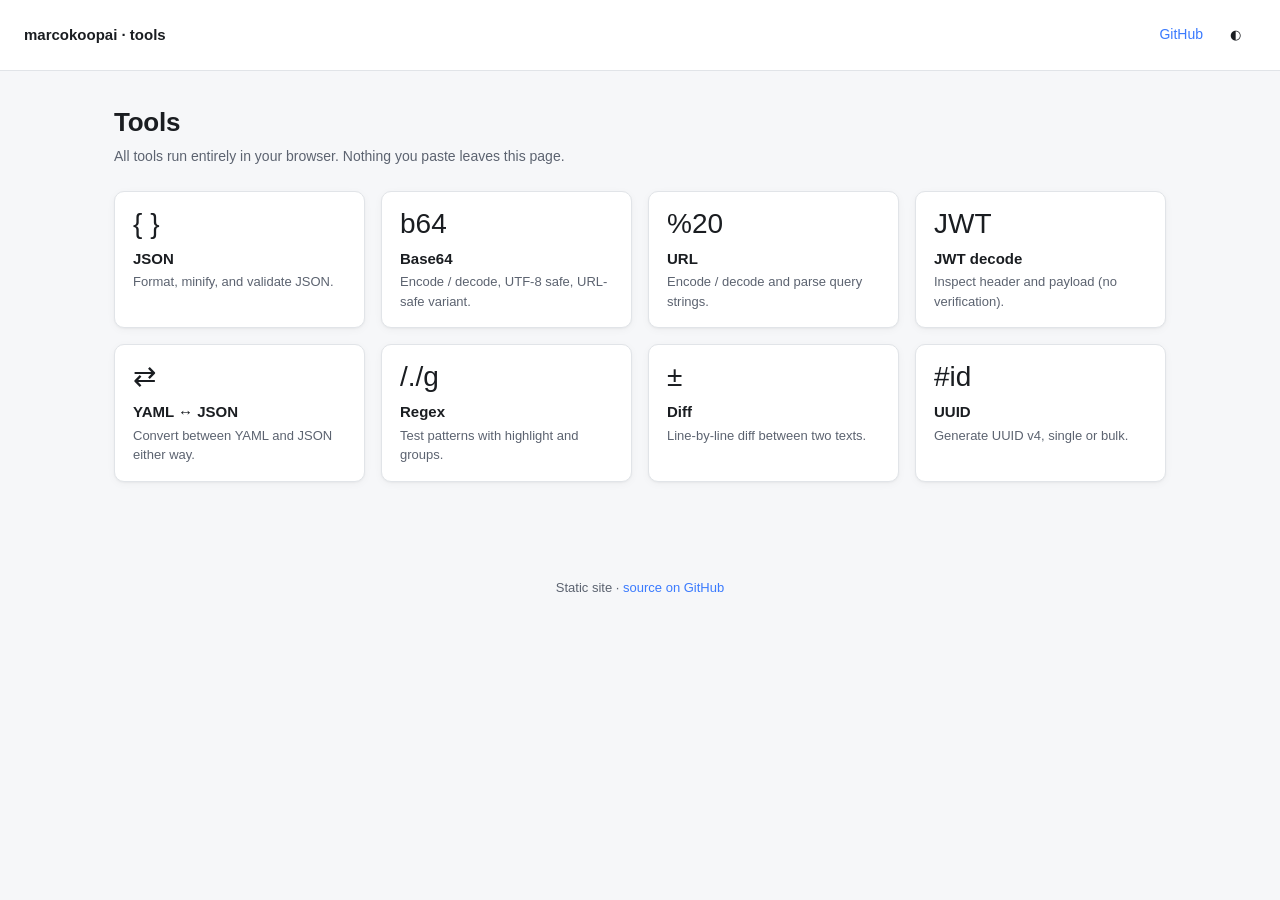
==== index.html @ 451818c7 "Initial site: 8 browser-side developer tools Static GitHub Pages scaffold serving eight client-side " ====
<!doctype html>
<html lang="en">
<head>
<meta charset="utf-8">
<meta name="viewport" content="width=device-width, initial-scale=1">
<title>marcokoopai · tools</title>
<meta name="description" content="Personal collection of browser-side web tools. No tracking, no servers.">
<script src="/assets/js/theme.js"></script>
<link rel="stylesheet" href="/assets/css/base.css">
</head>
<body>
<header class="site-header">
  <a class="brand" href="/">marcokoopai · tools</a>
  <nav class="nav">
    <a href="https://github.com/marcokoopai/marcokoopai.github.io" target="_blank" rel="noopener">GitHub</a>
    <button class="btn ghost" type="button" onclick="toggleTheme()" aria-label="Toggle theme" title="Toggle theme">◐</button>
  </nav>
</header>

<main class="container">
  <h1>Tools</h1>
  <p class="subtitle">All tools run entirely in your browser. Nothing you paste leaves this page.</p>

  <div class="tool-grid">
    <a class="tool-card" href="/tools/json/">
      <div class="icon">{ }</div>
      <div class="name">JSON</div>
      <div class="desc">Format, minify, and validate JSON.</div>
    </a>
    <a class="tool-card" href="/tools/base64/">
      <div class="icon">b64</div>
      <div class="name">Base64</div>
      <div class="desc">Encode / decode, UTF-8 safe, URL-safe variant.</div>
    </a>
    <a class="tool-card" href="/tools/url-encode/">
      <div class="icon">%20</div>
      <div class="name">URL</div>
      <div class="desc">Encode / decode and parse query strings.</div>
    </a>
    <a class="tool-card" href="/tools/jwt-decode/">
      <div class="icon">JWT</div>
      <div class="name">JWT decode</div>
      <div class="desc">Inspect header and payload (no verification).</div>
    </a>
    <a class="tool-card" href="/tools/yaml-json/">
      <div class="icon">⇄</div>
      <div class="name">YAML ↔ JSON</div>
      <div class="desc">Convert between YAML and JSON either way.</div>
    </a>
    <a class="tool-card" href="/tools/regex/">
      <div class="icon">/./g</div>
      <div class="name">Regex</div>
      <div class="desc">Test patterns with highlight and groups.</div>
    </a>
    <a class="tool-card" href="/tools/diff/">
      <div class="icon">±</div>
      <div class="name">Diff</div>
      <div class="desc">Line-by-line diff between two texts.</div>
    </a>
    <a class="tool-card" href="/tools/uuid/">
      <div class="icon">#id</div>
      <div class="name">UUID</div>
      <div class="desc">Generate UUID v4, single or bulk.</div>
    </a>
  </div>
</main>

<footer class="site-footer">
  Static site · <a href="https://github.com/marcokoopai/marcokoopai.github.io">source on GitHub</a>
</footer>

<script src="/assets/js/common.js"></script>
</body>
</html>
---- assets/css/base.css ----
:root {
  --bg: #f6f7f9;
  --fg: #1a1d21;
  --muted: #5c6370;
  --accent: #3a7afe;
  --accent-fg: #ffffff;
  --border: #e1e4e8;
  --card-bg: #ffffff;
  --card-hover: #f0f3f7;
  --input-bg: #ffffff;
  --code-bg: #f0f2f5;
  --ok: #1a7f37;
  --err: #cf222e;
  --warn: #9a6700;
  --shadow: 0 1px 2px rgba(0,0,0,0.04), 0 2px 8px rgba(0,0,0,0.04);
  --radius: 10px;
  --mono: ui-monospace, SFMono-Regular, "SF Mono", Menlo, Consolas, "Liberation Mono", monospace;
  --sans: -apple-system, BlinkMacSystemFont, "Segoe UI", Roboto, "Helvetica Neue", Arial, "PingFang TC", "Microsoft JhengHei", sans-serif;
}

[data-theme="dark"] {
  --bg: #0f1115;
  --fg: #e6e8eb;
  --muted: #8a94a6;
  --accent: #5b9bff;
  --accent-fg: #0b0d10;
  --border: #2a2f38;
  --card-bg: #171a20;
  --card-hover: #1e222a;
  --input-bg: #12151a;
  --code-bg: #1a1e25;
  --ok: #3fb950;
  --err: #f85149;
  --warn: #d29922;
  --shadow: 0 1px 2px rgba(0,0,0,0.4), 0 2px 8px rgba(0,0,0,0.3);
}

* { box-sizing: border-box; }

html, body { margin: 0; padding: 0; }

body {
  font-family: var(--sans);
  background: var(--bg);
  color: var(--fg);
  line-height: 1.5;
  min-height: 100vh;
  -webkit-font-smoothing: antialiased;
}

a { color: var(--accent); text-decoration: none; }
a:hover { text-decoration: underline; }

.site-header {
  display: flex;
  align-items: center;
  justify-content: space-between;
  padding: 16px 24px;
  border-bottom: 1px solid var(--border);
  background: var(--card-bg);
}
.site-header .brand {
  font-weight: 600;
  font-size: 15px;
  color: var(--fg);
}
.site-header .brand:hover { text-decoration: none; }
.site-header .nav {
  display: flex;
  align-items: center;
  gap: 12px;
  font-size: 14px;
}

.container {
  max-width: 1100px;
  margin: 0 auto;
  padding: 32px 24px 64px;
}

h1 {
  font-size: 26px;
  margin: 0 0 4px;
  letter-spacing: -0.01em;
}
h2 {
  font-size: 18px;
  margin: 24px 0 8px;
}
.subtitle {
  color: var(--muted);
  margin: 0 0 24px;
  font-size: 14px;
}

.tool-grid {
  display: grid;
  grid-template-columns: repeat(auto-fill, minmax(240px, 1fr));
  gap: 16px;
}
.tool-card {
  display: block;
  background: var(--card-bg);
  border: 1px solid var(--border);
  border-radius: var(--radius);
  padding: 18px 18px 16px;
  color: var(--fg);
  box-shadow: var(--shadow);
  transition: transform 0.08s ease, background 0.15s ease, border-color 0.15s ease;
}
.tool-card:hover {
  background: var(--card-hover);
  border-color: var(--accent);
  text-decoration: none;
  transform: translateY(-1px);
}
.tool-card .icon {
  font-size: 28px;
  line-height: 1;
  margin-bottom: 10px;
}
.tool-card .name {
  font-weight: 600;
  font-size: 15px;
  margin-bottom: 2px;
}
.tool-card .desc {
  color: var(--muted);
  font-size: 13px;
}

.panel {
  background: var(--card-bg);
  border: 1px solid var(--border);
  border-radius: var(--radius);
  padding: 16px;
  margin-bottom: 16px;
}

.row { display: flex; gap: 10px; flex-wrap: wrap; align-items: center; }
.row.end { justify-content: flex-end; }
.row.between { justify-content: space-between; }
.grow { flex: 1 1 auto; min-width: 0; }

label.field {
  display: flex;
  flex-direction: column;
  gap: 6px;
  font-size: 13px;
  color: var(--muted);
  min-width: 0;
}

textarea, input[type="text"], input[type="number"], select {
  font-family: var(--mono);
  font-size: 13px;
  background: var(--input-bg);
  color: var(--fg);
  border: 1px solid var(--border);
  border-radius: 8px;
  padding: 10px 12px;
  outline: none;
  width: 100%;
  transition: border-color 0.12s ease;
}
textarea { min-height: 180px; resize: vertical; line-height: 1.5; }
textarea:focus, input:focus, select:focus { border-color: var(--accent); }

.btn {
  display: inline-flex;
  align-items: center;
  gap: 6px;
  font: inherit;
  font-size: 13px;
  font-weight: 500;
  padding: 8px 14px;
  border-radius: 8px;
  border: 1px solid var(--border);
  background: var(--card-bg);
  color: var(--fg);
  cursor: pointer;
  transition: background 0.1s ease, border-color 0.1s ease;
}
.btn:hover { background: var(--card-hover); }
.btn.primary { background: var(--accent); color: var(--accent-fg); border-color: var(--accent); }
.btn.primary:hover { filter: brightness(1.05); }
.btn.ghost { border-color: transparent; background: transparent; }
.btn.ghost:hover { background: var(--card-hover); }
.btn:disabled { opacity: 0.5; cursor: not-allowed; }

.status {
  font-size: 13px;
  color: var(--muted);
  margin-top: 6px;
}
.status.ok { color: var(--ok); }
.status.err { color: var(--err); }
.status.warn { color: var(--warn); }

code, pre { font-family: var(--mono); font-size: 13px; }
pre {
  background: var(--code-bg);
  border: 1px solid var(--border);
  border-radius: 8px;
  padding: 12px;
  overflow: auto;
  margin: 0;
}

.kv {
  display: grid;
  grid-template-columns: max-content 1fr;
  gap: 4px 16px;
  font-family: var(--mono);
  font-size: 13px;
}
.kv dt { color: var(--muted); }
.kv dd { margin: 0; word-break: break-all; }

.toast-host {
  position: fixed;
  bottom: 24px;
  left: 50%;
  transform: translateX(-50%);
  display: flex;
  flex-direction: column;
  gap: 8px;
  pointer-events: none;
  z-index: 1000;
}
.toast {
  background: var(--fg);
  color: var(--bg);
  padding: 8px 14px;
  border-radius: 8px;
  font-size: 13px;
  box-shadow: var(--shadow);
  opacity: 0;
  transform: translateY(6px);
  transition: opacity 0.15s ease, transform 0.15s ease;
}
.toast.show { opacity: 0.92; transform: translateY(0); }

.mark {
  background: rgba(255, 221, 87, 0.45);
  padding: 0 1px;
  border-radius: 3px;
}
[data-theme="dark"] .mark { background: rgba(255, 221, 87, 0.25); color: #ffe58a; }

.diff-line { display: block; padding: 0 8px; border-left: 3px solid transparent; white-space: pre-wrap; word-break: break-all; }
.diff-line.add { background: rgba(31, 136, 61, 0.15); border-left-color: var(--ok); }
.diff-line.del { background: rgba(207, 34, 46, 0.15); border-left-color: var(--err); }
.diff-line.ctx { color: var(--muted); }

footer.site-footer {
  color: var(--muted);
  font-size: 13px;
  text-align: center;
  padding: 32px 16px;
}

@media (max-width: 520px) {
  .container { padding: 20px 16px 40px; }
  h1 { font-size: 22px; }
  .tool-grid { grid-template-columns: 1fr; }
}
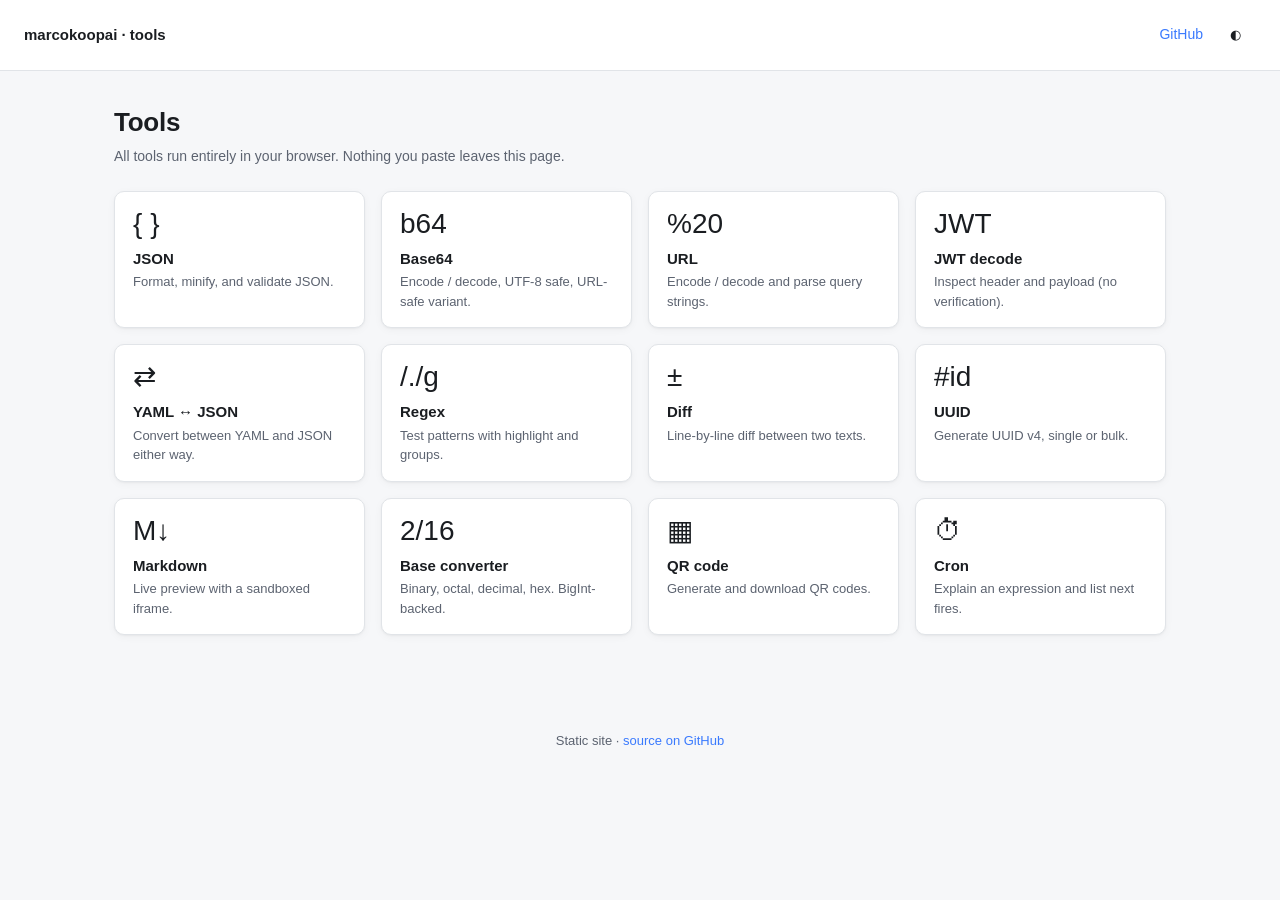
==== commit b9dbb5d8: "Add Markdown, Base converter, QR code, Cron tools Extends the tools grid with four more browser-side" ====
--- a/index.html
+++ b/index.html
@@ -62,6 +62,26 @@
       <div class="name">UUID</div>
       <div class="desc">Generate UUID v4, single or bulk.</div>
     </a>
+    <a class="tool-card" href="/tools/markdown/">
+      <div class="icon">M↓</div>
+      <div class="name">Markdown</div>
+      <div class="desc">Live preview with a sandboxed iframe.</div>
+    </a>
+    <a class="tool-card" href="/tools/base-converter/">
+      <div class="icon">2/16</div>
+      <div class="name">Base converter</div>
+      <div class="desc">Binary, octal, decimal, hex. BigInt-backed.</div>
+    </a>
+    <a class="tool-card" href="/tools/qrcode/">
+      <div class="icon">▦</div>
+      <div class="name">QR code</div>
+      <div class="desc">Generate and download QR codes.</div>
+    </a>
+    <a class="tool-card" href="/tools/cron/">
+      <div class="icon">⏱</div>
+      <div class="name">Cron</div>
+      <div class="desc">Explain an expression and list next fires.</div>
+    </a>
   </div>
 </main>
 
